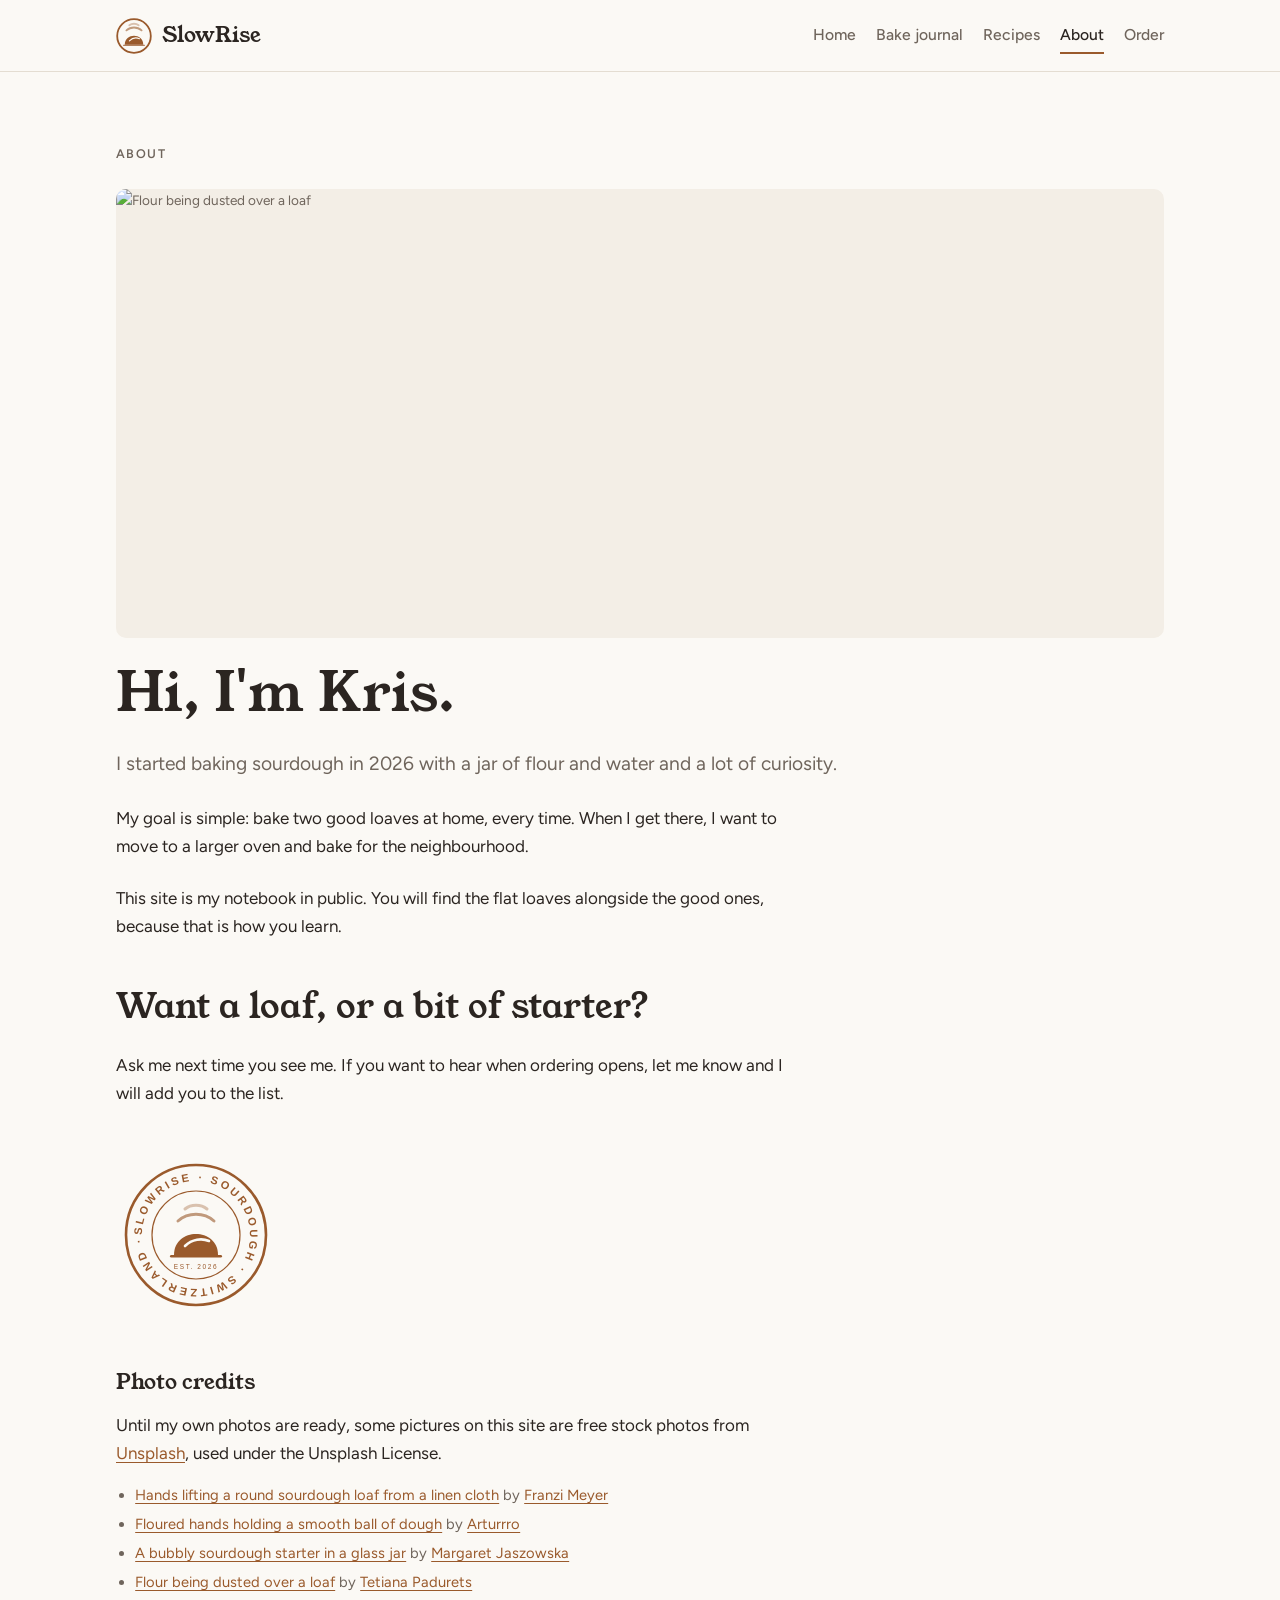
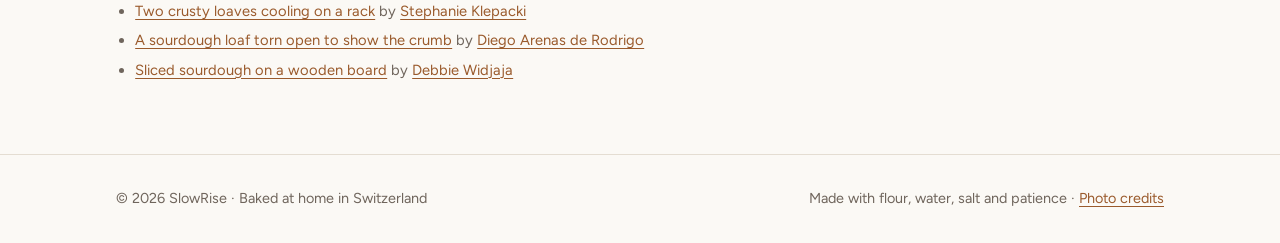
==== about.html @ 60869bbe "Launch SlowRise website Static site for GitHub Pages: home, bake journal, recipes, about and an orde" ====
<!doctype html>
<html lang="en">
<head>
<meta charset="utf-8">
<meta name="viewport" content="width=device-width, initial-scale=1, viewport-fit=cover">
<title>About · SlowRise</title>
<meta name="description" content="About the baker and the starter.">
<link rel="preconnect" href="https://fonts.googleapis.com">
<link rel="preconnect" href="https://fonts.gstatic.com" crossorigin>
<link rel="stylesheet" href="https://fonts.googleapis.com/css2?family=Figtree:wght@400;500;600&family=IBM+Plex+Mono:wght@400&family=Young+Serif&display=swap">
<link rel="stylesheet" href="assets/style.css">
<link rel="icon" href="assets/slowrise-icon.svg" type="image/svg+xml">
</head>
<body>
<header class="site-header"><div class="wrap">
  <a class="brand" href="index.html"><svg aria-hidden="true" xmlns="http://www.w3.org/2000/svg" viewBox="20 20 120 120" xmlns:c2pa="http://c2pa.org/manifest"><circle cx="80" cy="80" r="56" fill="none" stroke="#9a5a2c" stroke-width="6"/><g transform="translate(80 78) scale(1.4) translate(-80 -78)"><path d="M58 100 C58 72 102 72 102 100 Z" fill="#9a5a2c"/><path d="M69 91 C76 84 86 83 93 86" stroke="#fbf9f5" stroke-width="2.6" fill="none" stroke-linecap="round"/><path d="M62 66 C72 57 88 57 98 66" stroke="#9a5a2c" stroke-width="4.5" fill="none" stroke-linecap="round" opacity=".6"/><path d="M69 54 C75 49 85 49 91 54" stroke="#9a5a2c" stroke-width="4.5" fill="none" stroke-linecap="round" opacity=".35"/><rect x="54" y="100" width="52" height="2.6" rx="1.3" fill="#9a5a2c"/><metadata><c2pa:manifest>[base64]/CWQAAAZljYm9yomdhY3Rpb25zgqJmYWN0aW9ua2MycGEub3BlbmVkanBhcmFtZXRlcnOha2luZ3JlZGllbnRzgaJjdXJseC1zZWxmI2p1bWJmPWMycGEuYXNzZXJ0aW9ucy9jMnBhLmluZ3JlZGllbnQudjNkaGFzaFggWPOl4H/[base64]/[base64]/NGecPCytOwbKIbtbiwzRqvPZkd4I4atxMf46JjdXJseCpzZWxmI2p1bWJmPWMycGEuYXNzZXJ0aW9ucy9jMnBhLmFjdGlvbnMudjJkaGFzaFggr4GhejEgDaPNTZR0cdIsZ1REBcip40oiCZy/Ed5PreSiY3VybHgpc2VsZiNqdW1iZj1jMnBhLmFzc2VydGlvbnMvYzJwYS5oYXNoLmRhdGFkaGFzaFggjksnxcP9mDrNz2P2r/X9RKMBh4L3/[base64]/[base64]/3cyjxFA3Qo5S46fX0/ihY0VZ7mfb9KF703t5OjWDBWMA4GA1UdDwEB/wQEAwIHgDAVBgNVHSUEDjAMBgorBgEEAYPoXgIBMAwGA1UdEwEB/wQCMAAwHwYDVR0jBBgwFoAUzlHiBIFOZFsj+OPEz5o+nMHXXMIwCgYIKoZIzj0EAwMDZwAwZAIwMXMdFJ4BetLLVY7ORuE9noqbbAZOZn/aArXyTwFAZfKrPzxF2vPoJNf1+UCdg1XGAjBwX1zd9WGqYkqmL5SFqw1QySjr1zJfpJM9+1rdDwSPLMOPOjKuiXjoU/[base64]/Oc1e/bIlU72qNO+OXqVHaN+mHjWEEXpP87nwZQ37JZCylegv99Gw=</c2pa:manifest></metadata></g></svg><span>SlowRise</span></a>
  <nav class="nav" aria-label="Main"><a href="index.html">Home</a><a href="bakes.html">Bake journal</a><a href="recipes.html">Recipes</a><a href="about.html" aria-current="page">About</a><a href="order.html">Order</a></nav>
</div></header>
<main>

<section><div class="wrap stack" style="gap:1.5rem">
  <span class="eyebrow">About</span>
  <figure class="photo wide"><img src="https://images.unsplash.com/photo-1635341814289-55cf1490024c?auto=format&fit=crop&w=1400&q=80" alt="Flour being dusted over a loaf" loading="lazy"></figure>
  <h1>Hi, I'm Kris.</h1>
  <p class="lede">I started baking sourdough in 2026 with a jar of flour and water and a lot of curiosity.</p>
  <p>My goal is simple: bake two good loaves at home, every time. When I get there, I want to move to a larger oven and bake for the neighbourhood.</p>
  <p>This site is my notebook in public. You will find the flat loaves alongside the good ones, because that is how you learn.</p>
  <h2 style="margin-top:1.5rem">Want a loaf, or a bit of starter?</h2>
  <p>Ask me next time you see me. If you want to hear when ordering opens, let me know and I will add you to the list.</p>
  <img src="assets/slowrise-stamp.svg" alt="SlowRise stamp: Sourdough, Switzerland, established 2026" width="160" height="160" style="margin-top:1.5rem">
  <div id="credits" class="stack credits" style="margin-top:2rem"><h3>Photo credits</h3><p>Until my own photos are ready, some pictures on this site are free stock photos from <a href="https://unsplash.com">Unsplash</a>, used under the Unsplash License.</p><ul><li><a href="https://unsplash.com/photos/person-holding-brown-bread-on-brown-wooden-chopping-board-7ARN514bTuA">Hands lifting a round sourdough loaf from a linen cloth</a> by <a href="https://unsplash.com/@francescamyer">Franzi Meyer</a></li><li><a href="https://unsplash.com/photos/person-holding-dough-4yzEtTQLdL4">Floured hands holding a smooth ball of dough</a> by <a href="https://unsplash.com/@artek123">Arturrro</a></li><li><a href="https://unsplash.com/photos/clear-glass-jar-on-white-wooden-table-eWLshlonxtg">A bubbly sourdough starter in a glass jar</a> by <a href="https://unsplash.com/@margaret_jaszowska">Margaret Jaszowska</a></li><li><a href="https://unsplash.com/photos/a-loaf-of-bread-being-sprinkled-with-flour-I5G_suhoqBQ">Flour being dusted over a loaf</a> by <a href="https://unsplash.com/@tetianapadurets">Tetiana Padurets</a></li><li><a href="https://unsplash.com/photos/two-loaves-of-crusty-artisan-bread-on-a-cooling-rack-p9h7jrVuJDY">Two crusty loaves cooling on a rack</a> by <a href="https://unsplash.com/@sklepacki">Stephanie Klepacki</a></li><li><a href="https://unsplash.com/photos/hands-holding-a-freshly-baked-loaf-of-sourdough-bread-smHpLKXZJA8">A sourdough loaf torn open to show the crumb</a> by <a href="https://unsplash.com/@diegoarenasderodrigo">Diego Arenas de Rodrigo</a></li><li><a href="https://unsplash.com/photos/brown-bread-on-brown-wooden-chopping-board-H_PXix_4Bwc">Sliced sourdough on a wooden board</a> by <a href="https://unsplash.com/@debbiewidjaja">Debbie Widjaja</a></li></ul></div>
</div></section>
</main>
<footer class="site-footer"><div class="wrap">
  <span>© <span id="year">2026</span> SlowRise · Baked at home in Switzerland</span>
  <span>Made with flour, water, salt and patience · <a href="about.html#credits">Photo credits</a></span>
</div></footer>
<script src="assets/site.js"></script>
</body>
</html>
---- assets/style.css ----
/* Layout: one calm reading column (max 68rem) with generous whitespace; cards only for bakes. */
:root {
  --bg: #fbf9f5;          /* flour */
  --surface: #f3eee6;     /* proofing linen */
  --ink: #2b2521;         /* rye */
  --muted: #6f655c;
  --line: #e4ddd2;
  --crust: #9a5a2c;       /* accent: crust brown */
  --crust-ink: #ffffff;
  --sage: #6c7a5f;        /* "available" state */
  --font-display: "Young Serif", Georgia, "Times New Roman", serif;
  --font-body: "Figtree", system-ui, -apple-system, "Segoe UI", sans-serif;
  --font-data: "IBM Plex Mono", ui-monospace, Menlo, monospace;
  --radius: 10px;
  color-scheme: light;
}
@media (prefers-color-scheme: dark) {
  :root:not([data-theme="light"]) {
    --bg: #1c1916; --surface: #262220; --ink: #efe8df; --muted: #b0a598;
    --line: #3a342f; --crust: #d38a55; --crust-ink: #1c1916; --sage: #9fb08f;
    color-scheme: dark;
  }
}
:root[data-theme="dark"] {
  --bg: #1c1916; --surface: #262220; --ink: #efe8df; --muted: #b0a598;
  --line: #3a342f; --crust: #d38a55; --crust-ink: #1c1916; --sage: #9fb08f;
  color-scheme: dark;
}

*, *::before, *::after { box-sizing: border-box; }
html { -webkit-text-size-adjust: 100%; }
body {
  margin: 0;
  background: var(--bg);
  color: var(--ink);
  font-family: var(--font-body);
  font-size: 1.0625rem;
  line-height: 1.65;
}
img { max-width: 100%; display: block; }
a { color: var(--crust); text-underline-offset: 3px; }
a:focus-visible, button:focus-visible { outline: 2px solid var(--crust); outline-offset: 3px; border-radius: 4px; }

.wrap {
  max-width: 68rem;
  margin: 0 auto;
  padding-left: max(20px, env(safe-area-inset-left, 0px));
  padding-right: max(20px, env(safe-area-inset-right, 0px));
}

h1, h2, h3 { font-family: var(--font-display); font-weight: 400; line-height: 1.15; text-wrap: balance; margin: 0; }
h1 { font-size: clamp(2.2rem, 5vw, 3.4rem); }
h2 { font-size: clamp(1.6rem, 3vw, 2.1rem); }
h3 { font-size: 1.3rem; }
p { margin: 0; max-width: 62ch; }
.eyebrow { font-size: .78rem; letter-spacing: .12em; text-transform: uppercase; color: var(--muted); font-weight: 600; }
.lede { font-size: 1.2rem; color: var(--muted); }
.stack { display: grid; gap: 1rem; }

/* Header */
.site-header { border-bottom: 1px solid var(--line); }
.site-header .wrap { display: flex; align-items: center; justify-content: space-between; gap: 1rem; flex-wrap: wrap; padding-block: 1.1rem; }
.brand { display: flex; align-items: center; gap: .6rem; color: var(--ink); text-decoration: none; font-family: var(--font-display); font-size: 1.3rem; }
.brand svg { width: 36px; height: 36px; }
.nav { display: flex; gap: .25rem 1.25rem; flex-wrap: wrap; }
.nav a { color: var(--muted); text-decoration: none; font-weight: 500; font-size: .98rem; padding-block: .25rem; border-bottom: 2px solid transparent; }
.nav a:hover { color: var(--ink); }
.nav a[aria-current="page"] { color: var(--ink); border-bottom-color: var(--crust); }

/* Sections */
main section { padding-block: clamp(2.5rem, 6vw, 4.5rem); }
main section + section { border-top: 1px solid var(--line); }
.section-head { display: flex; justify-content: space-between; align-items: baseline; gap: 1rem; flex-wrap: wrap; margin-bottom: 1.75rem; }

/* Hero */
.hero .wrap { display: grid; grid-template-columns: 1.1fr .9fr; gap: clamp(2rem, 5vw, 4rem); align-items: center; }
.hero .copy { display: grid; gap: 1.25rem; min-width: 0; }
.hero-art { aspect-ratio: 1 / 1; max-width: 100%; border-radius: 50%; background: var(--surface); display: grid; place-items: center; }
.hero-art svg { width: 78%; height: auto; }
@media (max-width: 760px) {
  .hero .wrap { grid-template-columns: 1fr; }
  .hero-art { max-width: 280px; justify-self: center; order: -1; }
}

.btn { display: inline-flex; align-items: center; gap: .5rem; padding: .7rem 1.2rem; border-radius: 999px; font-weight: 600; text-decoration: none; font-size: .98rem; border: 1px solid transparent; }
.btn-primary { background: var(--crust); color: var(--crust-ink); }
.btn-ghost { border-color: var(--line); color: var(--ink); }
.btn-row { display: flex; gap: .75rem; flex-wrap: wrap; }

/* Bake cards */
.bakes { display: grid; grid-template-columns: repeat(auto-fill, minmax(260px, 1fr)); gap: 1.5rem; }
.bake { display: grid; gap: .75rem; align-content: start; min-width: 0; }
.photo { aspect-ratio: 4 / 3; max-width: 100%; border-radius: var(--radius); background: var(--surface); overflow: hidden; display: grid; place-items: center; color: var(--muted); font-size: .85rem; }
.photo img { width: 100%; height: 100%; object-fit: cover; }
.bake .meta { display: flex; gap: .4rem 1rem; flex-wrap: wrap; font-size: .85rem; color: var(--muted); }
.rating { color: var(--crust); letter-spacing: .1em; }
.tag { display: inline-block; font-size: .72rem; letter-spacing: .08em; text-transform: uppercase; font-weight: 600; padding: .15rem .55rem; border-radius: 999px; border: 1px solid var(--line); color: var(--muted); }

/* Recipes */
.recipe { display: grid; grid-template-columns: minmax(0, 1fr) minmax(0, 1.2fr); gap: 2.5rem; }
@media (max-width: 760px) { .recipe { grid-template-columns: 1fr; } }
.table-scroll { overflow-x: auto; }
table.formula { width: 100%; border-collapse: collapse; font-variant-numeric: tabular-nums; }
.formula th, .formula td { text-align: left; padding: .55rem .25rem; border-bottom: 1px solid var(--line); }
.formula th { font-size: .75rem; letter-spacing: .1em; text-transform: uppercase; color: var(--muted); font-weight: 600; }
.formula td.num { text-align: right; font-family: var(--font-data); font-size: .92rem; }
.formula th.num { text-align: right; }
.formula tfoot td { font-weight: 600; border-bottom: 0; }
ol.method { margin: 0; padding-left: 1.3rem; display: grid; gap: .8rem; }
ol.method li::marker { font-family: var(--font-data); color: var(--crust); }
.when { font-family: var(--font-data); font-size: .82rem; color: var(--muted); display: block; }

/* Order (phase 2) */
.menu { display: grid; gap: 0; }
.menu-item { display: grid; grid-template-columns: 1fr auto; gap: .25rem 1rem; padding-block: 1.1rem; border-bottom: 1px solid var(--line); }
.menu-item .price { font-family: var(--font-data); white-space: nowrap; }
.menu-item p { color: var(--muted); font-size: .95rem; grid-column: 1 / -1; }
.notice { background: var(--surface); border-radius: var(--radius); padding: 1.25rem 1.4rem; display: grid; gap: .5rem; }
.dot { display: inline-block; width: .55rem; height: .55rem; border-radius: 50%; background: var(--muted); margin-right: .4rem; vertical-align: middle; }
.dot.on { background: var(--sage); }

.sample-note { margin-top: 1.5rem; font-size: .85rem; color: var(--muted); border: 1px dashed var(--line); border-radius: var(--radius); padding: .6rem .9rem; }

/* Footer */
.site-footer { border-top: 1px solid var(--line); color: var(--muted); font-size: .9rem; }
.site-footer .wrap { display: flex; justify-content: space-between; gap: 1rem; flex-wrap: wrap; padding-block: 2rem; }

@media (prefers-reduced-motion: no-preference) {
  .btn, .nav a { transition: background-color .15s, color .15s, border-color .15s; }
}

/* Photos */
figure.photo { margin: 0; }
.hero-photo { width: 100%; }
.photo.wide { aspect-ratio: 21 / 9; }
.photo-pair { display: grid; grid-template-columns: 1fr 1fr; gap: 1rem; }
.credits ul { margin: 0; padding-left: 1.2rem; display: grid; gap: .3rem; font-size: .92rem; color: var(--muted); }
@media (max-width: 760px) {
  .hero-photo { max-width: 340px; justify-self: center; order: -1; aspect-ratio: 4 / 3 !important; }
  .photo.wide { aspect-ratio: 16 / 10; }
}
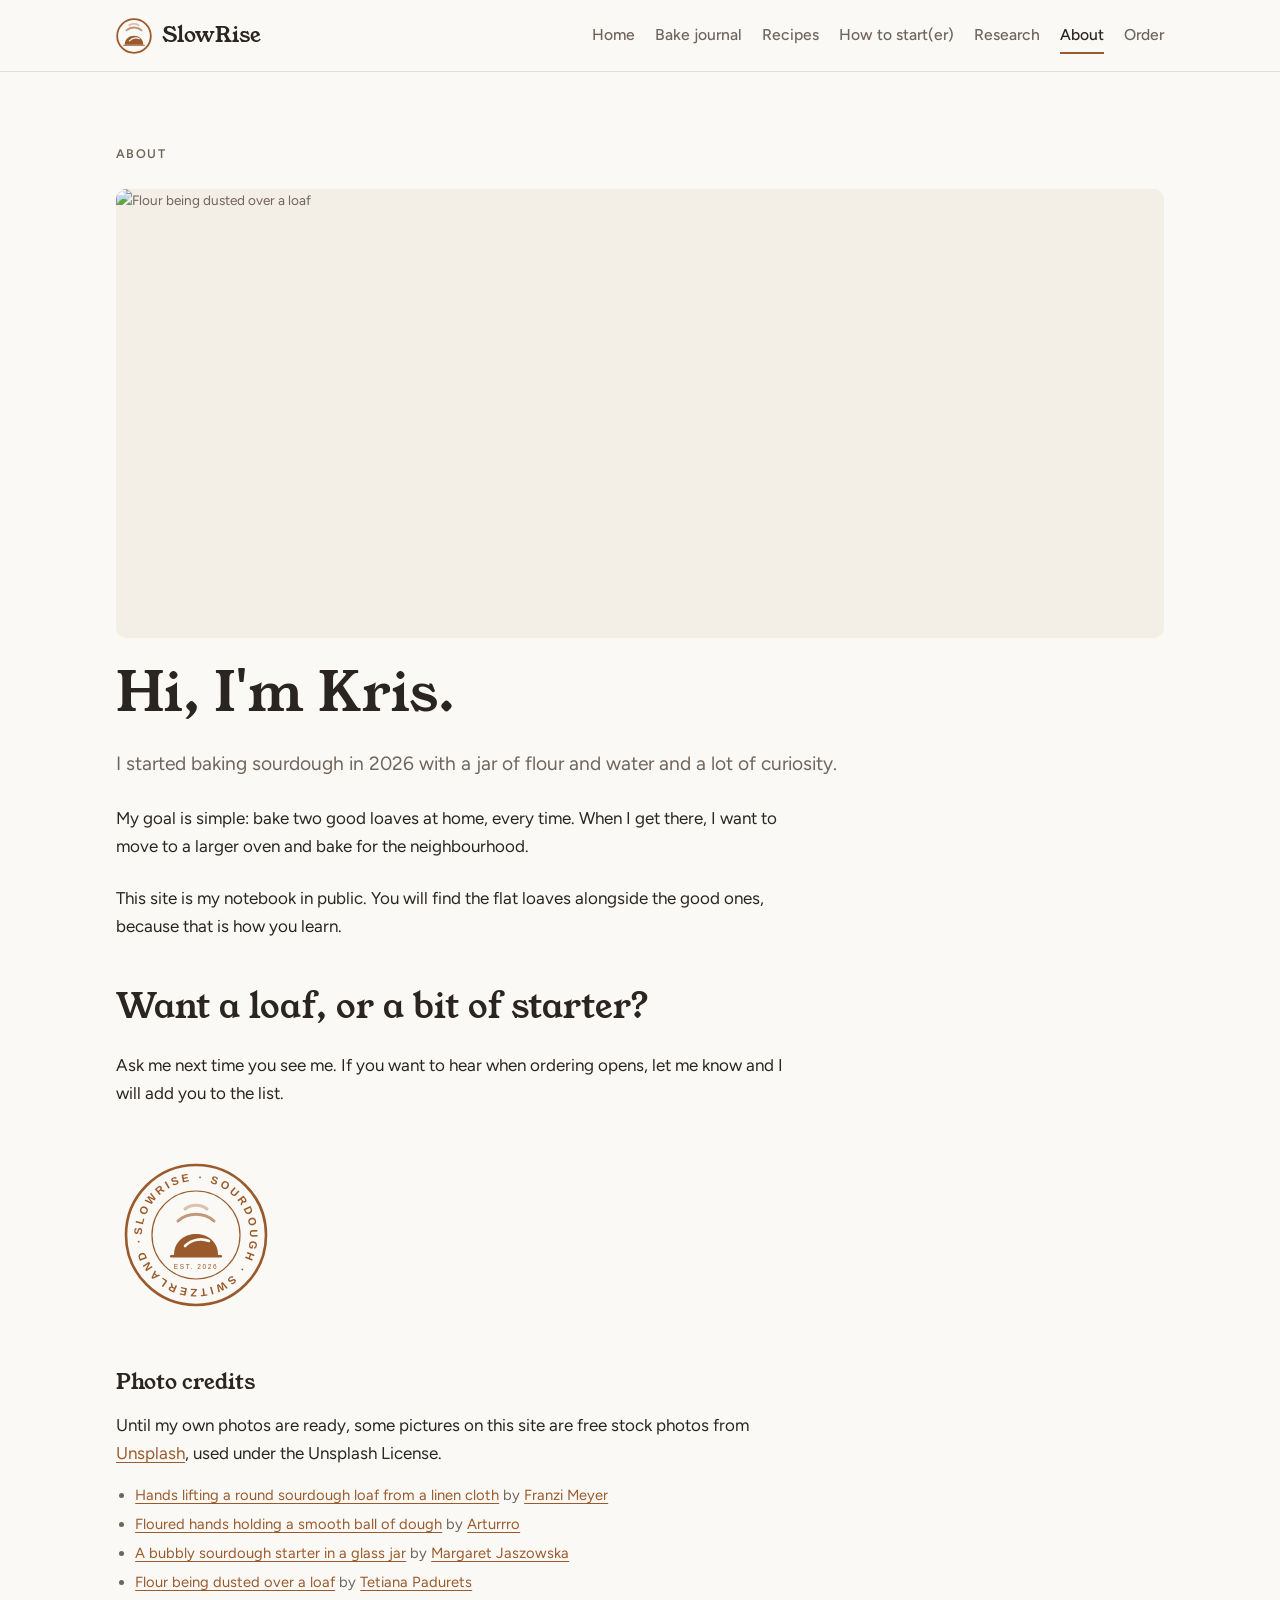
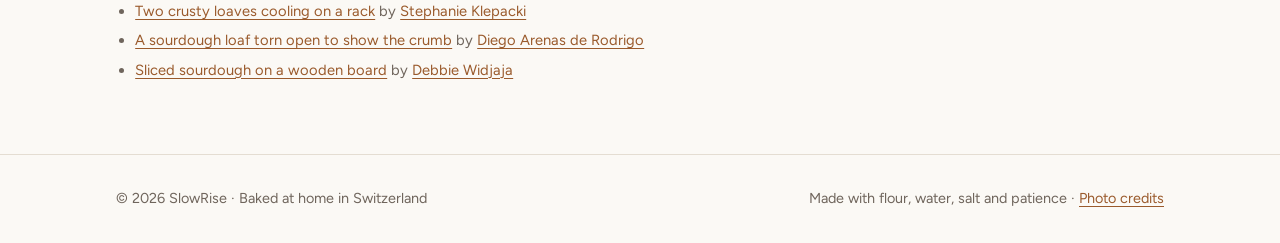
==== commit 419de3fb: "Add How to start(er) page with three test starters and starter research Adds starter.html (three sta" ====
--- a/about.html
+++ b/about.html
@@ -14,7 +14,7 @@
 <body>
 <header class="site-header"><div class="wrap">
   <a class="brand" href="index.html"><svg aria-hidden="true" xmlns="http://www.w3.org/2000/svg" viewBox="20 20 120 120" xmlns:c2pa="http://c2pa.org/manifest"><circle cx="80" cy="80" r="56" fill="none" stroke="#9a5a2c" stroke-width="6"/><g transform="translate(80 78) scale(1.4) translate(-80 -78)"><path d="M58 100 C58 72 102 72 102 100 Z" fill="#9a5a2c"/><path d="M69 91 C76 84 86 83 93 86" stroke="#fbf9f5" stroke-width="2.6" fill="none" stroke-linecap="round"/><path d="M62 66 C72 57 88 57 98 66" stroke="#9a5a2c" stroke-width="4.5" fill="none" stroke-linecap="round" opacity=".6"/><path d="M69 54 C75 49 85 49 91 54" stroke="#9a5a2c" stroke-width="4.5" fill="none" stroke-linecap="round" opacity=".35"/><rect x="54" y="100" width="52" height="2.6" rx="1.3" fill="#9a5a2c"/><metadata><c2pa:manifest>[base64]/CWQAAAZljYm9yomdhY3Rpb25zgqJmYWN0aW9ua2MycGEub3BlbmVkanBhcmFtZXRlcnOha2luZ3JlZGllbnRzgaJjdXJseC1zZWxmI2p1bWJmPWMycGEuYXNzZXJ0aW9ucy9jMnBhLmluZ3JlZGllbnQudjNkaGFzaFggWPOl4H/[base64]/[base64]/NGecPCytOwbKIbtbiwzRqvPZkd4I4atxMf46JjdXJseCpzZWxmI2p1bWJmPWMycGEuYXNzZXJ0aW9ucy9jMnBhLmFjdGlvbnMudjJkaGFzaFggr4GhejEgDaPNTZR0cdIsZ1REBcip40oiCZy/Ed5PreSiY3VybHgpc2VsZiNqdW1iZj1jMnBhLmFzc2VydGlvbnMvYzJwYS5oYXNoLmRhdGFkaGFzaFggjksnxcP9mDrNz2P2r/X9RKMBh4L3/[base64]/[base64]/3cyjxFA3Qo5S46fX0/ihY0VZ7mfb9KF703t5OjWDBWMA4GA1UdDwEB/wQEAwIHgDAVBgNVHSUEDjAMBgorBgEEAYPoXgIBMAwGA1UdEwEB/wQCMAAwHwYDVR0jBBgwFoAUzlHiBIFOZFsj+OPEz5o+nMHXXMIwCgYIKoZIzj0EAwMDZwAwZAIwMXMdFJ4BetLLVY7ORuE9noqbbAZOZn/aArXyTwFAZfKrPzxF2vPoJNf1+UCdg1XGAjBwX1zd9WGqYkqmL5SFqw1QySjr1zJfpJM9+1rdDwSPLMOPOjKuiXjoU/[base64]/Oc1e/bIlU72qNO+OXqVHaN+mHjWEEXpP87nwZQ37JZCylegv99Gw=</c2pa:manifest></metadata></g></svg><span>SlowRise</span></a>
-  <nav class="nav" aria-label="Main"><a href="index.html">Home</a><a href="bakes.html">Bake journal</a><a href="recipes.html">Recipes</a><a href="about.html" aria-current="page">About</a><a href="order.html">Order</a></nav>
+  <nav class="nav" aria-label="Main"><a href="index.html">Home</a><a href="bakes.html">Bake journal</a><a href="recipes.html">Recipes</a><a href="starter.html">How to start(er)</a><a href="research.html">Research</a><a href="about.html" aria-current="page">About</a><a href="order.html">Order</a></nav>
 </div></header>
 <main>
 
--- a/assets/style.css
+++ b/assets/style.css
@@ -110,6 +110,16 @@
 ol.method li::marker { font-family: var(--font-data); color: var(--crust); }
 .when { font-family: var(--font-data); font-size: .82rem; color: var(--muted); display: block; }
 
+/* Research */
+.research-list { display: grid; }
+.research-entry { display: grid; gap: .75rem; padding-block: 1.5rem; border-bottom: 1px solid var(--line); }
+.research-entry:first-child { padding-top: 0; }
+.research-entry h2 { font-size: clamp(1.4rem, 2.5vw, 1.8rem); }
+.research-entry > p { max-width: 72ch; }
+.research-meta { display: flex; align-items: center; gap: .4rem .8rem; flex-wrap: wrap; color: var(--muted); font-size: .85rem; }
+.research-author { color: var(--muted); font-size: .95rem; }
+.research-entry > a { width: fit-content; font-weight: 600; }
+
 /* Order (phase 2) */
 .menu { display: grid; gap: 0; }
 .menu-item { display: grid; grid-template-columns: 1fr auto; gap: .25rem 1rem; padding-block: 1.1rem; border-bottom: 1px solid var(--line); }
@@ -139,3 +149,36 @@
   .hero-photo { max-width: 340px; justify-self: center; order: -1; aspect-ratio: 4 / 3 !important; }
   .photo.wide { aspect-ratio: 16 / 10; }
 }
+
+/* How to start(er) */
+.jump { display: flex; flex-wrap: wrap; gap: .5rem; }
+.jump a { text-decoration: none; font-weight: 500; font-size: .92rem; padding: .35rem .85rem; border: 1px solid var(--line); border-radius: 999px; color: var(--ink); }
+.jump a:hover { border-color: var(--crust); }
+.starter-cards { display: grid; grid-template-columns: repeat(3, minmax(0, 1fr)); gap: 1.25rem; }
+.starter-card { display: grid; gap: .6rem; align-content: start; padding: 1.4rem; background: var(--surface); border-radius: var(--radius); color: var(--ink); text-decoration: none; border: 1px solid transparent; }
+.starter-card:hover { border-color: var(--crust); }
+.starter-card .letter { width: 2.4rem; height: 2.4rem; border-radius: 50%; background: var(--crust); color: var(--crust-ink); display: grid; place-items: center; font-family: var(--font-display); font-size: 1.2rem; }
+.starter-card p { color: var(--muted); font-size: .98rem; }
+.facts { margin: .25rem 0 0; display: grid; grid-template-columns: auto 1fr; gap: .3rem .9rem; font-size: .88rem; }
+.facts dt { color: var(--muted); font-weight: 600; }
+.facts dd { margin: 0; }
+.starter-title { font-size: clamp(1.6rem, 3vw, 2.1rem); }
+h4 { font-family: var(--font-display); font-weight: 400; font-size: 1.2rem; margin: 0; }
+.starter-recipe { scroll-margin-top: 1rem; }
+.two-col { display: grid; grid-template-columns: 1fr 1fr; gap: 2.5rem; }
+ul.ticks { margin: 0; padding-left: 1.2rem; display: grid; gap: .55rem; }
+ul.ticks li::marker { color: var(--crust); }
+.principles { display: grid; grid-template-columns: repeat(2, minmax(0, 1fr)); gap: 1.75rem 2.5rem; }
+.principles article { display: grid; gap: .45rem; align-content: start; padding-top: 1rem; border-top: 2px solid var(--crust); }
+.principles p { font-size: .98rem; }
+.source-cols { display: grid; grid-template-columns: 1fr 1fr; gap: 3rem; align-items: start; }
+.source-col { display: grid; gap: 1.25rem; min-width: 0; }
+.col-head { font-size: 1.5rem; padding-bottom: .75rem; border-bottom: 2px solid var(--crust); }
+.source-col .research-entry h2 { font-size: 1.3rem; }
+.research-entry { scroll-margin-top: 1rem; }
+.home-baker { display: grid; gap: .35rem; background: var(--surface); border-radius: var(--radius); padding: 1rem 1.1rem; }
+.home-baker h3 { font-size: 1.05rem; }
+@media (max-width: 900px) { .starter-cards { grid-template-columns: 1fr; } }
+@media (max-width: 760px) { .two-col, .principles, .source-cols { grid-template-columns: 1fr; } }
+.starter-recipe .recipe > .stack { align-content: start; }
+.starter-recipe .notice p { font-size: .98rem; }
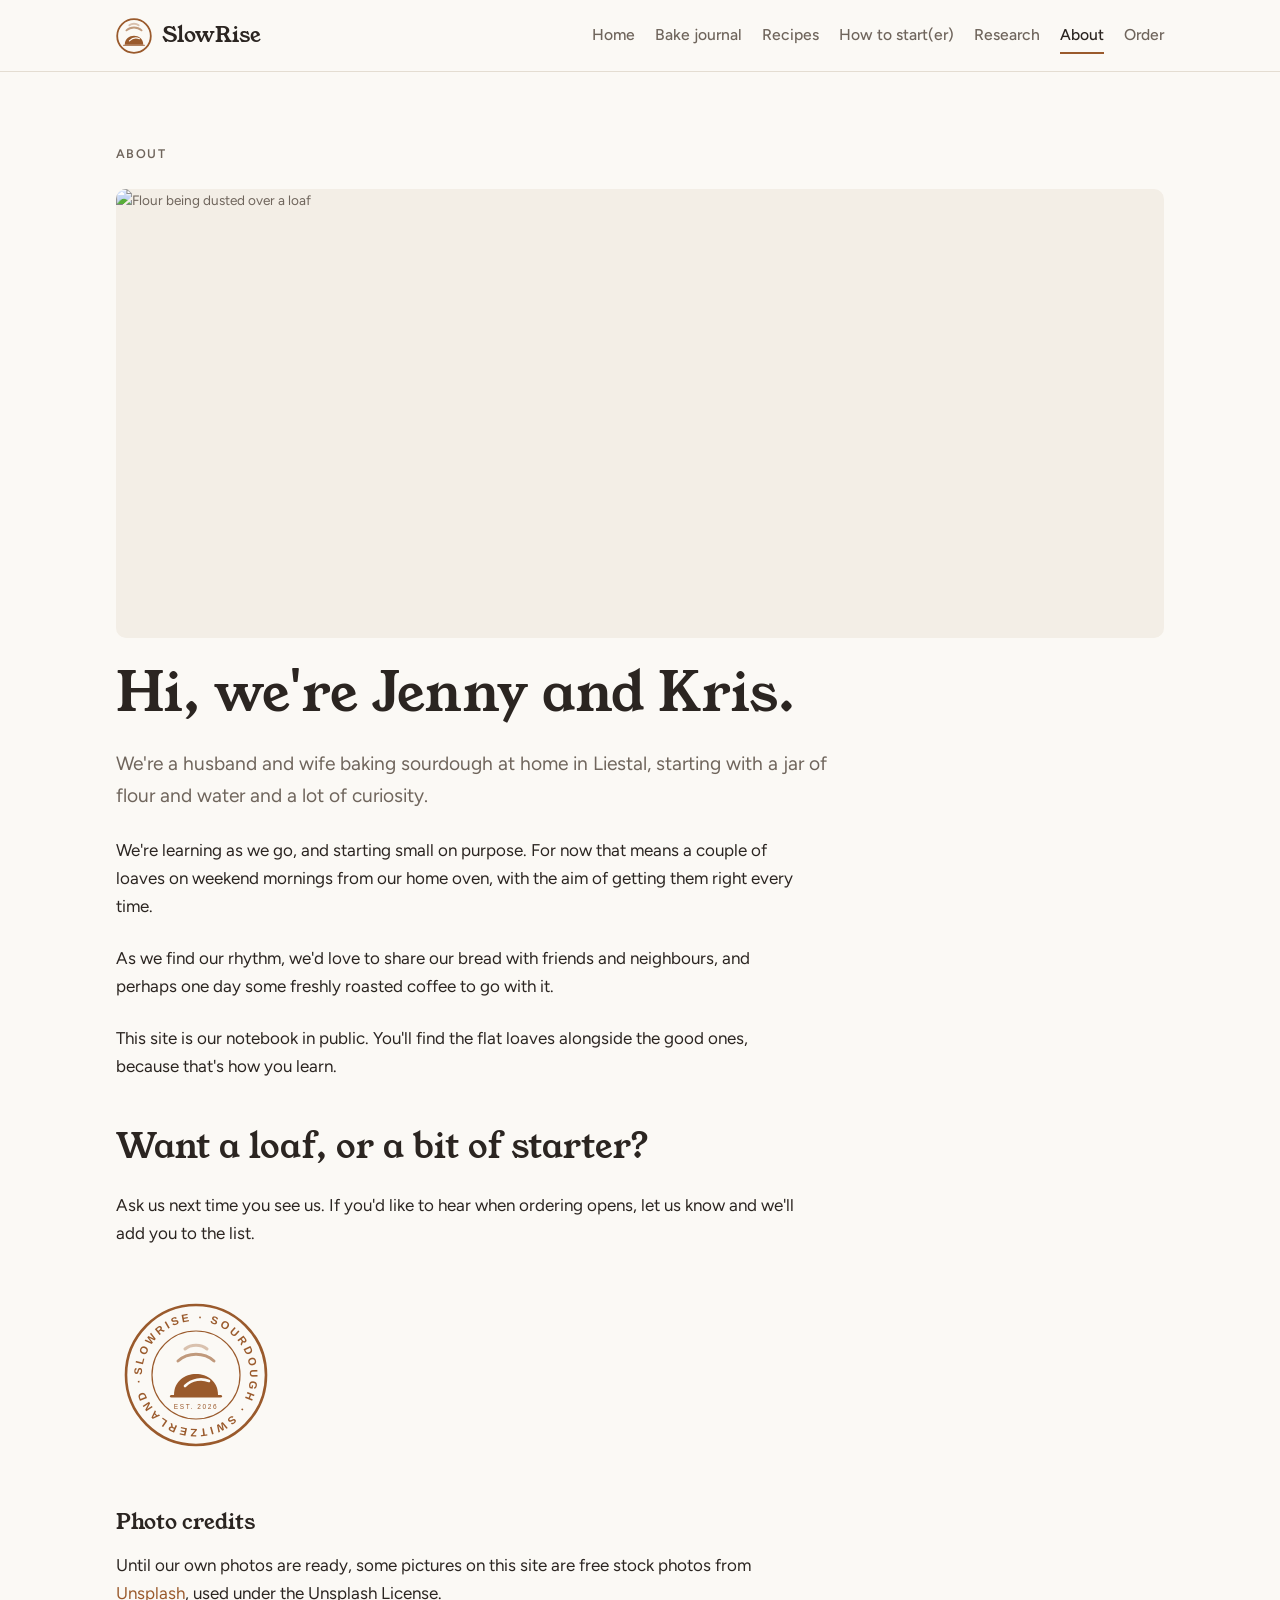
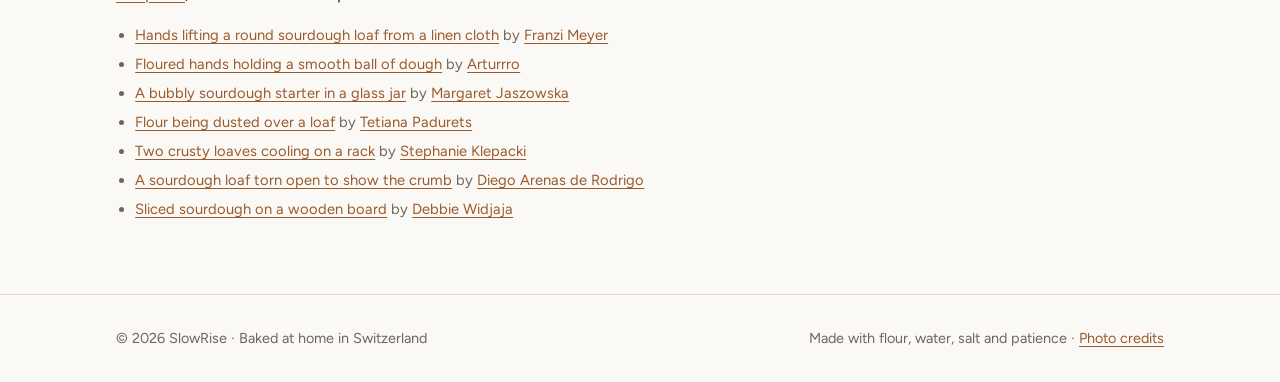
==== commit 2df29d95: "About page: introduce Jenny and Kris Co-Authored-By: Claude Opus 5.5 <noreply@anthropic.com> Claude-" ====
--- a/about.html
+++ b/about.html
@@ -4,7 +4,7 @@
 <meta charset="utf-8">
 <meta name="viewport" content="width=device-width, initial-scale=1, viewport-fit=cover">
 <title>About · SlowRise</title>
-<meta name="description" content="About the baker and the starter.">
+<meta name="description" content="About Jenny and Kris, home sourdough bakers in Liestal.">
 <link rel="preconnect" href="https://fonts.googleapis.com">
 <link rel="preconnect" href="https://fonts.gstatic.com" crossorigin>
 <link rel="stylesheet" href="https://fonts.googleapis.com/css2?family=Figtree:wght@400;500;600&family=IBM+Plex+Mono:wght@400&family=Young+Serif&display=swap">
@@ -21,14 +21,15 @@
 <section><div class="wrap stack" style="gap:1.5rem">
   <span class="eyebrow">About</span>
   <figure class="photo wide"><img src="https://images.unsplash.com/photo-1635341814289-55cf1490024c?auto=format&fit=crop&w=1400&q=80" alt="Flour being dusted over a loaf" loading="lazy"></figure>
-  <h1>Hi, I'm Kris.</h1>
-  <p class="lede">I started baking sourdough in 2026 with a jar of flour and water and a lot of curiosity.</p>
-  <p>My goal is simple: bake two good loaves at home, every time. When I get there, I want to move to a larger oven and bake for the neighbourhood.</p>
-  <p>This site is my notebook in public. You will find the flat loaves alongside the good ones, because that is how you learn.</p>
+  <h1>Hi, we're Jenny and Kris.</h1>
+  <p class="lede">We're a husband and wife baking sourdough at home in Liestal, starting with a jar of flour and water and a lot of curiosity.</p>
+  <p>We're learning as we go, and starting small on purpose. For now that means a couple of loaves on weekend mornings from our home oven, with the aim of getting them right every time.</p>
+  <p>As we find our rhythm, we'd love to share our bread with friends and neighbours, and perhaps one day some freshly roasted coffee to go with it.</p>
+  <p>This site is our notebook in public. You'll find the flat loaves alongside the good ones, because that's how you learn.</p>
   <h2 style="margin-top:1.5rem">Want a loaf, or a bit of starter?</h2>
-  <p>Ask me next time you see me. If you want to hear when ordering opens, let me know and I will add you to the list.</p>
+  <p>Ask us next time you see us. If you'd like to hear when ordering opens, let us know and we'll add you to the list.</p>
   <img src="assets/slowrise-stamp.svg" alt="SlowRise stamp: Sourdough, Switzerland, established 2026" width="160" height="160" style="margin-top:1.5rem">
-  <div id="credits" class="stack credits" style="margin-top:2rem"><h3>Photo credits</h3><p>Until my own photos are ready, some pictures on this site are free stock photos from <a href="https://unsplash.com">Unsplash</a>, used under the Unsplash License.</p><ul><li><a href="https://unsplash.com/photos/person-holding-brown-bread-on-brown-wooden-chopping-board-7ARN514bTuA">Hands lifting a round sourdough loaf from a linen cloth</a> by <a href="https://unsplash.com/@francescamyer">Franzi Meyer</a></li><li><a href="https://unsplash.com/photos/person-holding-dough-4yzEtTQLdL4">Floured hands holding a smooth ball of dough</a> by <a href="https://unsplash.com/@artek123">Arturrro</a></li><li><a href="https://unsplash.com/photos/clear-glass-jar-on-white-wooden-table-eWLshlonxtg">A bubbly sourdough starter in a glass jar</a> by <a href="https://unsplash.com/@margaret_jaszowska">Margaret Jaszowska</a></li><li><a href="https://unsplash.com/photos/a-loaf-of-bread-being-sprinkled-with-flour-I5G_suhoqBQ">Flour being dusted over a loaf</a> by <a href="https://unsplash.com/@tetianapadurets">Tetiana Padurets</a></li><li><a href="https://unsplash.com/photos/two-loaves-of-crusty-artisan-bread-on-a-cooling-rack-p9h7jrVuJDY">Two crusty loaves cooling on a rack</a> by <a href="https://unsplash.com/@sklepacki">Stephanie Klepacki</a></li><li><a href="https://unsplash.com/photos/hands-holding-a-freshly-baked-loaf-of-sourdough-bread-smHpLKXZJA8">A sourdough loaf torn open to show the crumb</a> by <a href="https://unsplash.com/@diegoarenasderodrigo">Diego Arenas de Rodrigo</a></li><li><a href="https://unsplash.com/photos/brown-bread-on-brown-wooden-chopping-board-H_PXix_4Bwc">Sliced sourdough on a wooden board</a> by <a href="https://unsplash.com/@debbiewidjaja">Debbie Widjaja</a></li></ul></div>
+  <div id="credits" class="stack credits" style="margin-top:2rem"><h3>Photo credits</h3><p>Until our own photos are ready, some pictures on this site are free stock photos from <a href="https://unsplash.com">Unsplash</a>, used under the Unsplash License.</p><ul><li><a href="https://unsplash.com/photos/person-holding-brown-bread-on-brown-wooden-chopping-board-7ARN514bTuA">Hands lifting a round sourdough loaf from a linen cloth</a> by <a href="https://unsplash.com/@francescamyer">Franzi Meyer</a></li><li><a href="https://unsplash.com/photos/person-holding-dough-4yzEtTQLdL4">Floured hands holding a smooth ball of dough</a> by <a href="https://unsplash.com/@artek123">Arturrro</a></li><li><a href="https://unsplash.com/photos/clear-glass-jar-on-white-wooden-table-eWLshlonxtg">A bubbly sourdough starter in a glass jar</a> by <a href="https://unsplash.com/@margaret_jaszowska">Margaret Jaszowska</a></li><li><a href="https://unsplash.com/photos/a-loaf-of-bread-being-sprinkled-with-flour-I5G_suhoqBQ">Flour being dusted over a loaf</a> by <a href="https://unsplash.com/@tetianapadurets">Tetiana Padurets</a></li><li><a href="https://unsplash.com/photos/two-loaves-of-crusty-artisan-bread-on-a-cooling-rack-p9h7jrVuJDY">Two crusty loaves cooling on a rack</a> by <a href="https://unsplash.com/@sklepacki">Stephanie Klepacki</a></li><li><a href="https://unsplash.com/photos/hands-holding-a-freshly-baked-loaf-of-sourdough-bread-smHpLKXZJA8">A sourdough loaf torn open to show the crumb</a> by <a href="https://unsplash.com/@diegoarenasderodrigo">Diego Arenas de Rodrigo</a></li><li><a href="https://unsplash.com/photos/brown-bread-on-brown-wooden-chopping-board-H_PXix_4Bwc">Sliced sourdough on a wooden board</a> by <a href="https://unsplash.com/@debbiewidjaja">Debbie Widjaja</a></li></ul></div>
 </div></section>
 </main>
 <footer class="site-footer"><div class="wrap">
